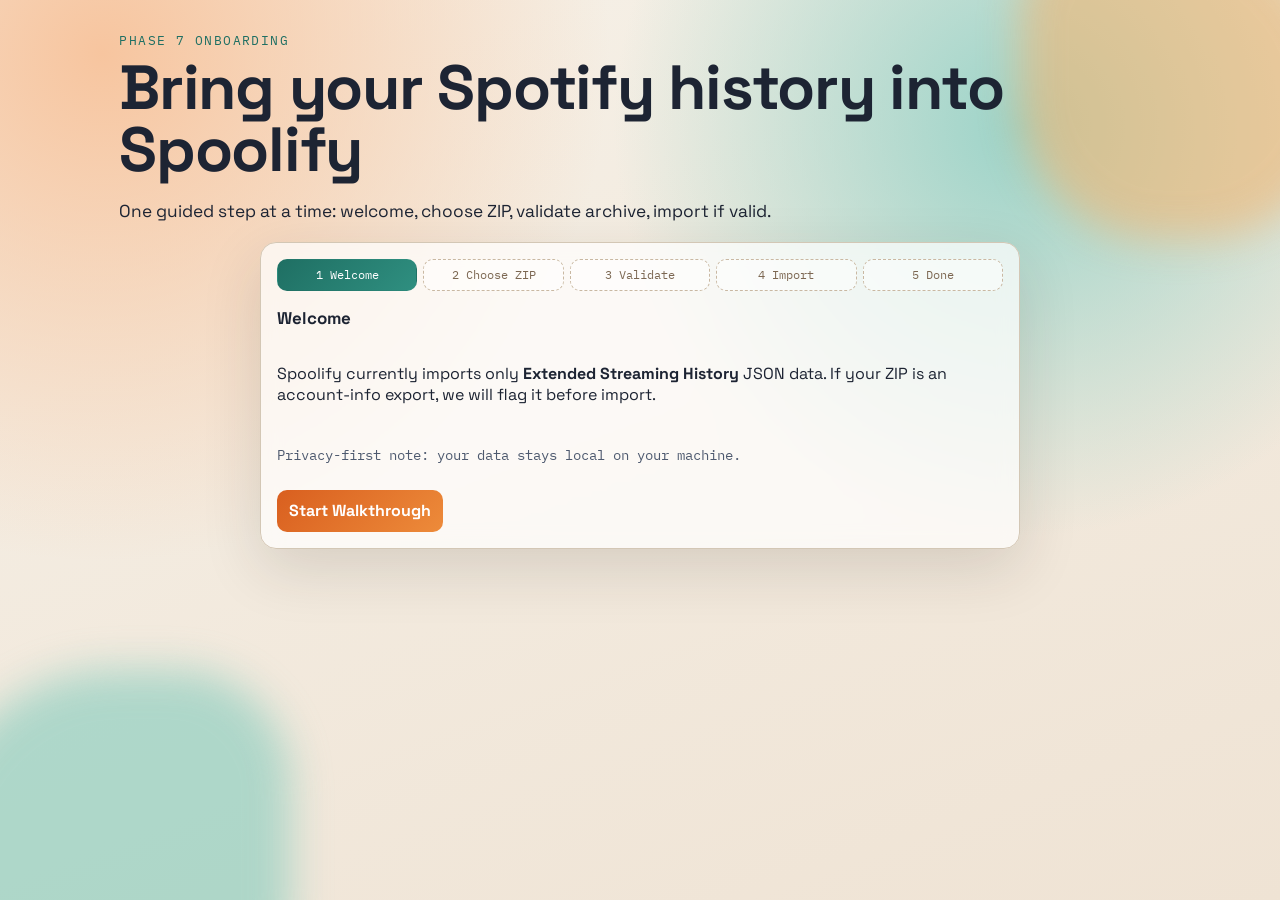
==== frontend/index.html @ c82eb972 "feat: implement multi-step onboarding wizard with ZIP validation and import functionality" ====
<!doctype html>
<html lang="en">
<head>
  <meta charset="utf-8" />
  <meta name="viewport" content="width=device-width, initial-scale=1" />
  <title>Spoolify Onboarding</title>
  <link rel="preconnect" href="https://fonts.googleapis.com" />
  <link rel="preconnect" href="https://fonts.gstatic.com" crossorigin />
  <link href="https://fonts.googleapis.com/css2?family=Space+Grotesk:wght@400;500;700&family=IBM+Plex+Mono:wght@400;500&display=swap" rel="stylesheet" />
  <link rel="stylesheet" href="/frontend/styles.css" />
</head>
<body>
  <div class="bg-shape bg-shape-a" aria-hidden="true"></div>
  <div class="bg-shape bg-shape-b" aria-hidden="true"></div>

  <main class="page">
    <header class="hero reveal">
      <p class="eyebrow">Phase 7 Onboarding</p>
      <h1>Bring your Spotify history into Spoolify</h1>
      <p class="subtitle">One guided step at a time: welcome, choose ZIP, validate archive, import if valid.</p>
    </header>

    <section class="panel wizard reveal">
      <div class="progress" aria-label="Onboarding progress">
        <div class="step-indicator active" data-step-indicator="1">1 Welcome</div>
        <div class="step-indicator" data-step-indicator="2">2 Choose ZIP</div>
        <div class="step-indicator" data-step-indicator="3">3 Validate</div>
        <div class="step-indicator" data-step-indicator="4">4 Import</div>
        <div class="step-indicator" data-step-indicator="5">5 Done</div>
      </div>

      <section class="step" data-step="1">
        <h2>Welcome</h2>
        <p>Spoolify currently imports only <strong>Extended Streaming History</strong> JSON data. If your ZIP is an account-info export, we will flag it before import.</p>
        <p class="meta">Privacy-first note: your data stays local on your machine.</p>
        <button id="start-btn" type="button">Start Walkthrough</button>
      </section>

      <section class="step hidden" data-step="2">
        <h2>Select ZIP</h2>
        <label for="archive-zip">Choose your Spotify export ZIP file</label>
        <input id="archive-zip" name="archive-zip" type="file" accept=".zip,application/zip" />
        <p id="zip-selected" class="meta">No ZIP selected.</p>
        <div class="button-row">
          <button id="to-step-1" type="button" class="ghost">Back</button>
          <button id="to-step-3" type="button" disabled>Continue</button>
        </div>
      </section>

      <section class="step hidden" data-step="3">
        <h2>Validate ZIP</h2>
        <p>We will sample files and check that this is Extended Streaming History.</p>
        <div class="button-row">
          <button id="to-step-2" type="button" class="ghost">Back</button>
          <button id="validate-zip-btn" type="button">Run Validation</button>
        </div>
        <pre id="validate-output" class="output" aria-live="polite">Validation not started.</pre>
        <div class="button-row">
          <button id="to-step-4" type="button" disabled>Continue to Import</button>
        </div>
      </section>

      <section class="step hidden" data-step="4">
        <h2>Import</h2>
        <label for="import-mode">Import mode</label>
        <select id="import-mode" name="import-mode">
          <option value="historical_backfill">Historical backfill (first-time full import)</option>
          <option value="ongoing_sync_prep">Ongoing sync prep (recent top-up)</option>
        </select>
        <div class="button-row">
          <button id="to-step-3b" type="button" class="ghost">Back</button>
          <button id="import-zip-btn" type="button">Start Import</button>
        </div>
        <pre id="import-output" class="output" aria-live="polite">Import not started.</pre>
      </section>

      <section class="step hidden" data-step="5">
        <h2>Done</h2>
        <p>Import completed. You can now use API analytics endpoints and wrapped summaries.</p>
        <pre id="done-output" class="output" aria-live="polite">Awaiting import summary.</pre>
        <button id="restart-btn" type="button">Run Another Import</button>
      </section>
    </section>
  </main>

  <script src="/frontend/app.js"></script>
</body>
</html>
---- frontend/styles.css ----
:root {
  --bg: #f6f1e8;
  --ink: #1d2433;
  --panel: rgba(255, 255, 255, 0.7);
  --line: #d3c7b5;
  --accent: #d95f1f;
  --accent-2: #1f6f63;
  --shadow: 0 20px 60px rgba(42, 34, 26, 0.14);
}

* {
  box-sizing: border-box;
}

body {
  margin: 0;
  font-family: "Space Grotesk", sans-serif;
  color: var(--ink);
  background: radial-gradient(circle at 8% 6%, #f7c59f 0%, transparent 35%),
    radial-gradient(circle at 80% 14%, #9bd3c8 0%, transparent 32%),
    linear-gradient(160deg, #f6f1e8 0%, #efe3d4 100%);
  min-height: 100vh;
  overflow-x: hidden;
}

.bg-shape {
  position: fixed;
  pointer-events: none;
  z-index: 0;
  filter: blur(20px);
  opacity: 0.55;
}

.bg-shape-a {
  width: 320px;
  height: 320px;
  top: -80px;
  right: -60px;
  background: #f8b26a;
  border-radius: 35% 65% 50% 50%;
}

.bg-shape-b {
  width: 360px;
  height: 360px;
  bottom: -130px;
  left: -70px;
  background: #77c8ba;
  border-radius: 62% 38% 41% 59%;
}

.page {
  position: relative;
  z-index: 1;
  max-width: 1080px;
  margin: 0 auto;
  padding: 2rem 1.2rem 3rem;
}

.hero h1 {
  margin: 0;
  font-size: clamp(2rem, 6vw, 3.9rem);
  line-height: 1;
  letter-spacing: -0.02em;
}

.subtitle {
  max-width: 780px;
  font-size: 1.08rem;
  line-height: 1.5;
}

.eyebrow {
  margin: 0 0 0.5rem;
  color: var(--accent-2);
  font-family: "IBM Plex Mono", monospace;
  text-transform: uppercase;
  letter-spacing: 0.11em;
  font-size: 0.82rem;
}

.cards {
  display: grid;
  grid-template-columns: repeat(auto-fit, minmax(220px, 1fr));
  gap: 0.9rem;
  margin-top: 1rem;
}

.wizard {
  max-width: 760px;
  margin-inline: auto;
}

.progress {
  display: grid;
  grid-template-columns: repeat(5, minmax(0, 1fr));
  gap: 0.4rem;
  margin-bottom: 1rem;
}

.step-indicator {
  text-align: center;
  font-family: "IBM Plex Mono", monospace;
  font-size: 0.74rem;
  padding: 0.45rem 0.25rem;
  border: 1px dashed #c9b8a2;
  border-radius: 10px;
  color: #7c6752;
  background: rgba(255, 255, 255, 0.5);
}

.step-indicator.active {
  color: #fff;
  border-color: transparent;
  background: linear-gradient(135deg, var(--accent-2), #2f8f80);
}

.step {
  display: grid;
  gap: 0.7rem;
}

.step.hidden {
  display: none;
}

.card,
.panel {
  background: var(--panel);
  border: 1px solid var(--line);
  backdrop-filter: blur(10px);
  border-radius: 16px;
  box-shadow: var(--shadow);
}

.card {
  padding: 1rem 1.1rem;
}

.card h2,
.panel h2 {
  margin-top: 0;
  margin-bottom: 0.45rem;
  font-size: 1.06rem;
}

.meta {
  color: #4e5a6f;
  font-family: "IBM Plex Mono", monospace;
  font-size: 0.88rem;
}

.panel {
  margin-top: 1rem;
  padding: 1rem;
}

.stack {
  display: grid;
  gap: 0.6rem;
}

.button-row {
  display: flex;
  flex-wrap: wrap;
  gap: 0.5rem;
}

label {
  font-weight: 600;
}

input,
select,
button {
  font: inherit;
  border-radius: 10px;
  border: 1px solid #b9ae9e;
  padding: 0.68rem 0.75rem;
}

button {
  width: fit-content;
  background: linear-gradient(135deg, var(--accent), #ed8b3a);
  color: #fff;
  border: none;
  font-weight: 700;
  cursor: pointer;
  transition: transform 120ms ease, filter 160ms ease;
}

button:hover {
  transform: translateY(-1px);
  filter: brightness(1.03);
}

button:disabled {
  opacity: 0.55;
  cursor: not-allowed;
  transform: none;
}

button.ghost {
  background: #fff;
  color: #72553d;
  border: 1px solid #c5b39d;
}

.output {
  margin-top: 0.9rem;
  padding: 0.95rem;
  background: #f9f7f2;
  border: 1px solid #d9d0c2;
  border-radius: 10px;
  font-family: "IBM Plex Mono", monospace;
  font-size: 0.87rem;
  white-space: pre-wrap;
  word-break: break-word;
  min-height: 92px;
}

.reveal {
  opacity: 0;
  transform: translateY(8px);
  animation: rise 550ms ease forwards;
}

.reveal:nth-child(2) {
  animation-delay: 100ms;
}

.reveal:nth-child(3) {
  animation-delay: 180ms;
}

.reveal:nth-child(4) {
  animation-delay: 260ms;
}

.reveal:nth-child(5) {
  animation-delay: 330ms;
}

@keyframes rise {
  to {
    opacity: 1;
    transform: translateY(0);
  }
}

@media (max-width: 720px) {
  .page {
    padding: 1rem 0.85rem 2.2rem;
  }

  .hero h1 {
    line-height: 1.05;
  }

  .output {
    min-height: 72px;
  }
}
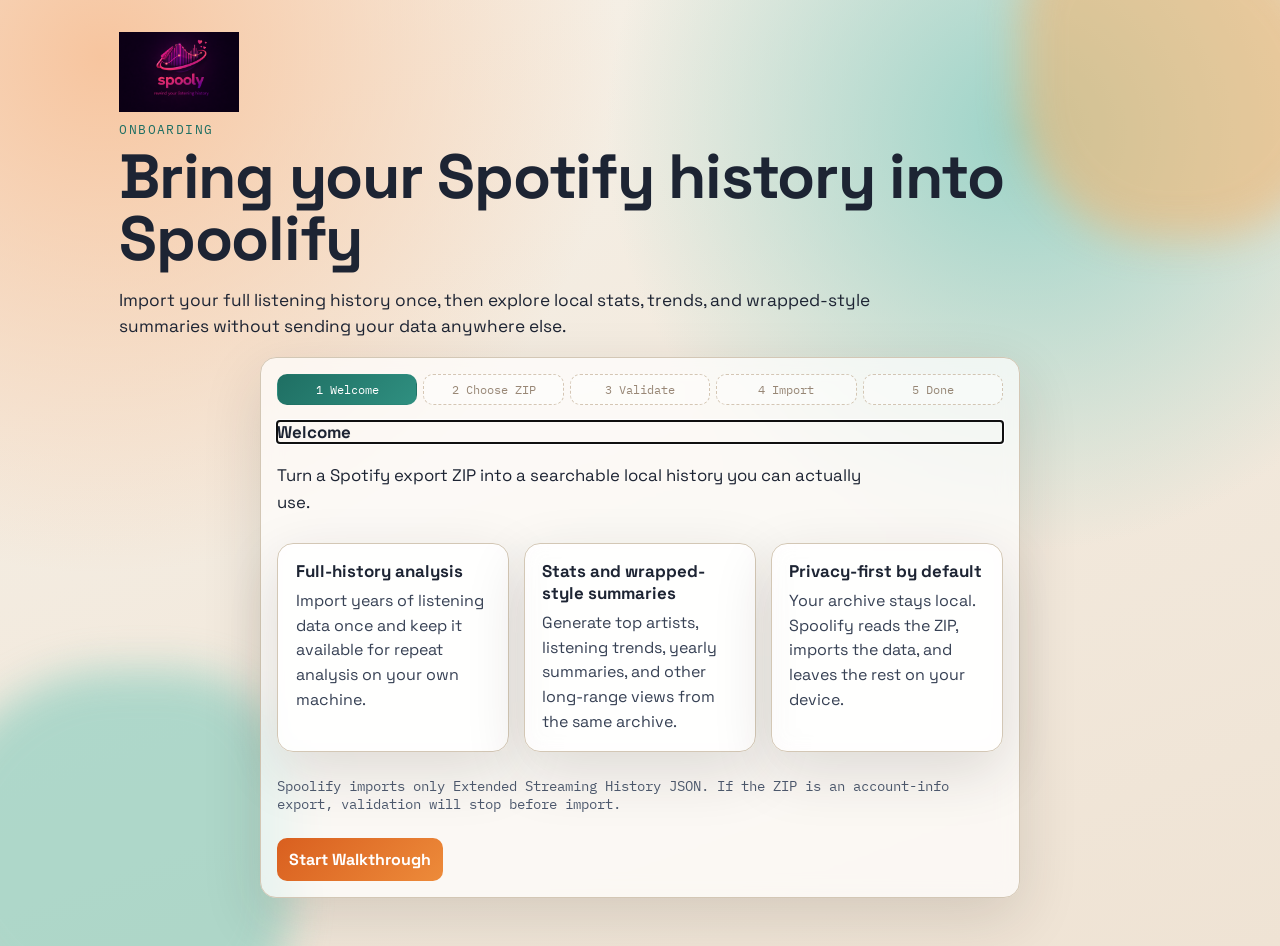
==== commit e0bdc908: "Enhance onboarding experience and validation process - Updated app.js to improve validation results " ====
--- a/frontend/index.html
+++ b/frontend/index.html
@@ -15,69 +15,122 @@
 
   <main class="page">
     <header class="hero reveal">
-      <p class="eyebrow">Phase 7 Onboarding</p>
+      <img class="brand-logo" src="/frontend/logo.png" alt="Spoolify logo" />
+      <p class="eyebrow">Onboarding</p>
       <h1>Bring your Spotify history into Spoolify</h1>
-      <p class="subtitle">One guided step at a time: welcome, choose ZIP, validate archive, import if valid.</p>
+      <p class="subtitle">Import your full listening history once, then explore local stats, trends, and wrapped-style summaries without sending your data anywhere else.</p>
     </header>
 
     <section class="panel wizard reveal">
       <div class="progress" aria-label="Onboarding progress">
-        <div class="step-indicator active" data-step-indicator="1">1 Welcome</div>
-        <div class="step-indicator" data-step-indicator="2">2 Choose ZIP</div>
-        <div class="step-indicator" data-step-indicator="3">3 Validate</div>
-        <div class="step-indicator" data-step-indicator="4">4 Import</div>
-        <div class="step-indicator" data-step-indicator="5">5 Done</div>
+        <div class="step-indicator current" data-step-indicator="1">1 Welcome</div>
+        <div class="step-indicator upcoming" data-step-indicator="2">2 Choose ZIP</div>
+        <div class="step-indicator upcoming" data-step-indicator="3">3 Validate</div>
+        <div class="step-indicator upcoming" data-step-indicator="4">4 Import</div>
+        <div class="step-indicator upcoming" data-step-indicator="5">5 Done</div>
       </div>
 
       <section class="step" data-step="1">
-        <h2>Welcome</h2>
-        <p>Spoolify currently imports only <strong>Extended Streaming History</strong> JSON data. If your ZIP is an account-info export, we will flag it before import.</p>
-        <p class="meta">Privacy-first note: your data stays local on your machine.</p>
+        <h2 tabindex="-1">Welcome</h2>
+        <p class="lede">Turn a Spotify export ZIP into a searchable local history you can actually use.</p>
+        <div class="cards">
+          <article class="card">
+            <h3>Full-history analysis</h3>
+            <p>Import years of listening data once and keep it available for repeat analysis on your own machine.</p>
+          </article>
+          <article class="card">
+            <h3>Stats and wrapped-style summaries</h3>
+            <p>Generate top artists, listening trends, yearly summaries, and other long-range views from the same archive.</p>
+          </article>
+          <article class="card">
+            <h3>Privacy-first by default</h3>
+            <p>Your archive stays local. Spoolify reads the ZIP, imports the data, and leaves the rest on your device.</p>
+          </article>
+        </div>
+        <p class="meta">Spoolify imports only Extended Streaming History JSON. If the ZIP is an account-info export, validation will stop before import.</p>
         <button id="start-btn" type="button">Start Walkthrough</button>
       </section>
 
       <section class="step hidden" data-step="2">
-        <h2>Select ZIP</h2>
+        <h2 tabindex="-1">Select ZIP</h2>
         <label for="archive-zip">Choose your Spotify export ZIP file</label>
+        <p class="helper-copy">Expected file: a Spotify export ZIP that contains <strong>Extended Streaming History</strong> JSON files. Account-info exports are not the right format for import.</p>
         <input id="archive-zip" name="archive-zip" type="file" accept=".zip,application/zip" />
         <p id="zip-selected" class="meta">No ZIP selected.</p>
+        <details class="help-toggle">
+          <summary>How do I get this?</summary>
+          <p>Request your Spotify data export, then choose the delivered ZIP that includes Extended Streaming History JSON files. This can become a dedicated help modal or link later without changing the wizard flow.</p>
+        </details>
         <div class="button-row">
           <button id="to-step-1" type="button" class="ghost">Back</button>
-          <button id="to-step-3" type="button" disabled>Continue</button>
+          <button id="to-step-3" type="button" disabled>Continue to Validation</button>
         </div>
       </section>
 
       <section class="step hidden" data-step="3">
-        <h2>Validate ZIP</h2>
-        <p>We will sample files and check that this is Extended Streaming History.</p>
+        <h2 tabindex="-1">Validate ZIP</h2>
+        <p>Validation starts automatically after ZIP selection. Review the archive summary and import recommendation before continuing.</p>
+        <div id="validation-status" class="status-banner neutral" aria-live="polite">
+          <div id="validation-pill" class="status-pill">Idle</div>
+          <div class="status-copy">
+            <strong id="validation-title">Choose a ZIP to begin validation</strong>
+            <p id="validation-message">Spoolify will inspect the archive structure, timespan, and recommended import mode.</p>
+          </div>
+        </div>
+        <div id="validation-results" class="result-grid" aria-live="polite"></div>
+        <details id="validation-details" class="technical-details hidden">
+          <summary>Technical details</summary>
+          <pre id="validation-technical" class="output"></pre>
+        </details>
         <div class="button-row">
           <button id="to-step-2" type="button" class="ghost">Back</button>
-          <button id="validate-zip-btn" type="button">Run Validation</button>
-        </div>
-        <pre id="validate-output" class="output" aria-live="polite">Validation not started.</pre>
-        <div class="button-row">
-          <button id="to-step-4" type="button" disabled>Continue to Import</button>
+          <button id="validate-zip-btn" type="button" class="ghost">Re-run Validation</button>
+          <button id="to-step-4" type="button" disabled>Review Import Options</button>
         </div>
       </section>
 
       <section class="step hidden" data-step="4">
-        <h2>Import</h2>
+        <h2 tabindex="-1">Import</h2>
+        <p>Confirm the suggested mode, then start the import. Spoolify will keep duplicates out of the database automatically.</p>
         <label for="import-mode">Import mode</label>
         <select id="import-mode" name="import-mode">
           <option value="historical_backfill">Historical backfill (first-time full import)</option>
           <option value="ongoing_sync_prep">Ongoing sync prep (recent top-up)</option>
         </select>
+        <div id="import-status" class="status-banner neutral" aria-live="polite">
+          <div id="import-pill" class="status-pill">Ready</div>
+          <div class="status-copy">
+            <strong id="import-title">Validation complete</strong>
+            <p id="import-message">Choose the recommended mode or adjust it if you know this archive should be imported differently.</p>
+          </div>
+        </div>
+        <div id="import-results" class="result-grid" aria-live="polite"></div>
+        <details id="import-details" class="technical-details hidden">
+          <summary>Technical details</summary>
+          <pre id="import-technical" class="output"></pre>
+        </details>
         <div class="button-row">
           <button id="to-step-3b" type="button" class="ghost">Back</button>
           <button id="import-zip-btn" type="button">Start Import</button>
         </div>
-        <pre id="import-output" class="output" aria-live="polite">Import not started.</pre>
       </section>
 
       <section class="step hidden" data-step="5">
-        <h2>Done</h2>
-        <p>Import completed. You can now use API analytics endpoints and wrapped summaries.</p>
-        <pre id="done-output" class="output" aria-live="polite">Awaiting import summary.</pre>
+        <h2 tabindex="-1">Import Complete</h2>
+        <p id="done-message">Your listening history is ready to explore locally.</p>
+        <div id="done-status" class="status-banner success" aria-live="polite">
+          <div id="done-pill" class="status-pill">Done</div>
+          <div class="status-copy">
+            <strong id="done-title">Import finished</strong>
+            <p id="done-status-message">Spoolify imported the archive and prepared your local analytics data.</p>
+          </div>
+        </div>
+        <div id="done-results" class="result-grid" aria-live="polite"></div>
+        <div class="action-row">
+          <a class="action-link" href="/stats" target="_blank" rel="noreferrer">View Stats</a>
+          <a class="action-link" href="/wrapped" target="_blank" rel="noreferrer">View Wrapped</a>
+          <a class="action-link ghost-link" href="/docs" target="_blank" rel="noreferrer">Open API Docs</a>
+        </div>
         <button id="restart-btn" type="button">Run Another Import</button>
       </section>
     </section>
--- a/frontend/styles.css
+++ b/frontend/styles.css
@@ -64,10 +64,24 @@
   letter-spacing: -0.02em;
 }
 
+.brand-logo {
+  width: clamp(72px, 10vw, 120px);
+  height: auto;
+  display: block;
+  margin-bottom: 0.55rem;
+}
+
 .subtitle {
   max-width: 780px;
   font-size: 1.08rem;
   line-height: 1.5;
+}
+
+.lede {
+  max-width: 56ch;
+  font-size: 1.05rem;
+  line-height: 1.6;
+  margin: 0;
 }
 
 .eyebrow {
@@ -109,10 +123,21 @@
   background: rgba(255, 255, 255, 0.5);
 }
 
-.step-indicator.active {
+.step-indicator.current {
   color: #fff;
   border-color: transparent;
   background: linear-gradient(135deg, var(--accent-2), #2f8f80);
+}
+
+.step-indicator.completed {
+  color: #325e57;
+  border-style: solid;
+  border-color: #87b7ae;
+  background: rgba(155, 211, 200, 0.55);
+}
+
+.step-indicator.upcoming {
+  opacity: 0.78;
 }
 
 .step {
@@ -138,12 +163,19 @@
 }
 
 .card h2,
+.card h3,
 .panel h2 {
   margin-top: 0;
   margin-bottom: 0.45rem;
   font-size: 1.06rem;
 }
 
+.card p {
+  margin: 0;
+  color: #374154;
+  line-height: 1.55;
+}
+
 .meta {
   color: #4e5a6f;
   font-family: "IBM Plex Mono", monospace;
@@ -158,6 +190,30 @@
 .stack {
   display: grid;
   gap: 0.6rem;
+}
+
+.helper-copy {
+  margin: 0;
+  color: #374154;
+  line-height: 1.5;
+}
+
+.help-toggle {
+  border: 1px solid #d6c9b8;
+  border-radius: 12px;
+  background: rgba(255, 255, 255, 0.54);
+  padding: 0.8rem 0.95rem;
+}
+
+.help-toggle summary {
+  cursor: pointer;
+  font-weight: 700;
+}
+
+.help-toggle p {
+  margin: 0.65rem 0 0;
+  line-height: 1.55;
+  color: #374154;
 }
 
 .button-row {
@@ -194,10 +250,21 @@
   filter: brightness(1.03);
 }
 
+button:focus-visible,
+input:focus-visible,
+select:focus-visible,
+.action-link:focus-visible,
+.help-toggle summary:focus-visible {
+  outline: 3px solid rgba(31, 111, 99, 0.28);
+  outline-offset: 2px;
+}
+
 button:disabled {
-  opacity: 0.55;
+  opacity: 0.48;
   cursor: not-allowed;
   transform: none;
+  filter: grayscale(0.1);
+  box-shadow: inset 0 0 0 1px rgba(29, 36, 51, 0.08);
 }
 
 button.ghost {
@@ -219,6 +286,193 @@
   min-height: 92px;
 }
 
+.status-banner {
+  display: grid;
+  grid-template-columns: auto 1fr;
+  gap: 0.85rem;
+  align-items: start;
+  border-radius: 14px;
+  border: 1px solid #d5c8b7;
+  padding: 0.9rem 1rem;
+  background: rgba(255, 255, 255, 0.68);
+}
+
+.status-banner.success {
+  border-color: #8abfb4;
+  background: rgba(230, 247, 242, 0.82);
+}
+
+.status-banner.warning {
+  border-color: #e2b57d;
+  background: rgba(255, 246, 233, 0.9);
+}
+
+.status-banner.error {
+  border-color: #d28d79;
+  background: rgba(255, 239, 235, 0.92);
+}
+
+.status-banner.loading {
+  border-color: #9bbeb8;
+  background: rgba(239, 247, 245, 0.9);
+}
+
+.status-copy {
+  display: grid;
+  gap: 0.25rem;
+}
+
+.status-copy p {
+  margin: 0;
+  color: #455166;
+  line-height: 1.5;
+}
+
+.status-pill {
+  min-width: 86px;
+  padding: 0.4rem 0.7rem;
+  border-radius: 999px;
+  font-family: "IBM Plex Mono", monospace;
+  font-size: 0.79rem;
+  text-align: center;
+  color: #27443f;
+  background: rgba(155, 211, 200, 0.6);
+}
+
+.status-banner.warning .status-pill {
+  color: #7c4f14;
+  background: rgba(244, 198, 134, 0.52);
+}
+
+.status-banner.error .status-pill {
+  color: #7b3a2d;
+  background: rgba(232, 165, 145, 0.42);
+}
+
+.status-banner.loading .status-pill {
+  color: #24524a;
+}
+
+.status-pill.is-loading::after {
+  content: "";
+  display: inline-block;
+  width: 0.7rem;
+  height: 0.7rem;
+  margin-left: 0.45rem;
+  border-radius: 999px;
+  border: 2px solid rgba(36, 82, 74, 0.2);
+  border-top-color: currentColor;
+  vertical-align: -0.12rem;
+  animation: spin 0.8s linear infinite;
+}
+
+.result-grid {
+  display: grid;
+  grid-template-columns: repeat(auto-fit, minmax(210px, 1fr));
+  gap: 0.85rem;
+}
+
+.result-section {
+  padding: 0.95rem 1rem;
+  border-radius: 14px;
+  border: 1px solid #dccfbe;
+  background: rgba(255, 255, 255, 0.62);
+}
+
+.result-section h3 {
+  margin: 0 0 0.7rem;
+  font-size: 0.98rem;
+}
+
+.result-empty {
+  grid-column: 1 / -1;
+  color: #516076;
+}
+
+.result-empty p {
+  margin: 0;
+  line-height: 1.5;
+}
+
+.result-list {
+  margin: 0;
+  display: grid;
+  gap: 0.7rem;
+}
+
+.result-row {
+  display: grid;
+  gap: 0.15rem;
+}
+
+.result-row dt {
+  color: #617086;
+  font-size: 0.86rem;
+}
+
+.result-row dd {
+  margin: 0;
+  font-weight: 700;
+  line-height: 1.45;
+}
+
+.result-bullets {
+  margin: 0;
+  padding-left: 1.1rem;
+  color: #374154;
+  line-height: 1.55;
+}
+
+.technical-details {
+  border: 1px solid #d8cbbb;
+  border-radius: 12px;
+  padding: 0.25rem 0.8rem 0.8rem;
+  background: rgba(255, 255, 255, 0.48);
+}
+
+.technical-details summary {
+  cursor: pointer;
+  font-weight: 700;
+  padding: 0.6rem 0 0.2rem;
+}
+
+.technical-details .output {
+  margin-top: 0.45rem;
+}
+
+.action-row {
+  display: flex;
+  flex-wrap: wrap;
+  gap: 0.6rem;
+}
+
+.action-link {
+  display: inline-flex;
+  align-items: center;
+  justify-content: center;
+  min-height: 44px;
+  padding: 0.72rem 0.95rem;
+  border-radius: 10px;
+  background: linear-gradient(135deg, var(--accent), #ed8b3a);
+  color: #fff;
+  text-decoration: none;
+  font-weight: 700;
+}
+
+.action-link:hover {
+  filter: brightness(1.03);
+}
+
+.ghost-link {
+  background: #fff;
+  color: #72553d;
+  border: 1px solid #c5b39d;
+}
+
+.hidden {
+  display: none !important;
+}
+
 .reveal {
   opacity: 0;
   transform: translateY(8px);
@@ -248,15 +502,33 @@
   }
 }
 
+@keyframes spin {
+  to {
+    transform: rotate(360deg);
+  }
+}
+
 @media (max-width: 720px) {
   .page {
     padding: 1rem 0.85rem 2.2rem;
   }
 
+  .brand-logo {
+    margin-bottom: 0.6rem;
+  }
+
   .hero h1 {
     line-height: 1.05;
   }
 
+  .status-banner {
+    grid-template-columns: 1fr;
+  }
+
+  .status-pill {
+    width: fit-content;
+  }
+
   .output {
     min-height: 72px;
   }
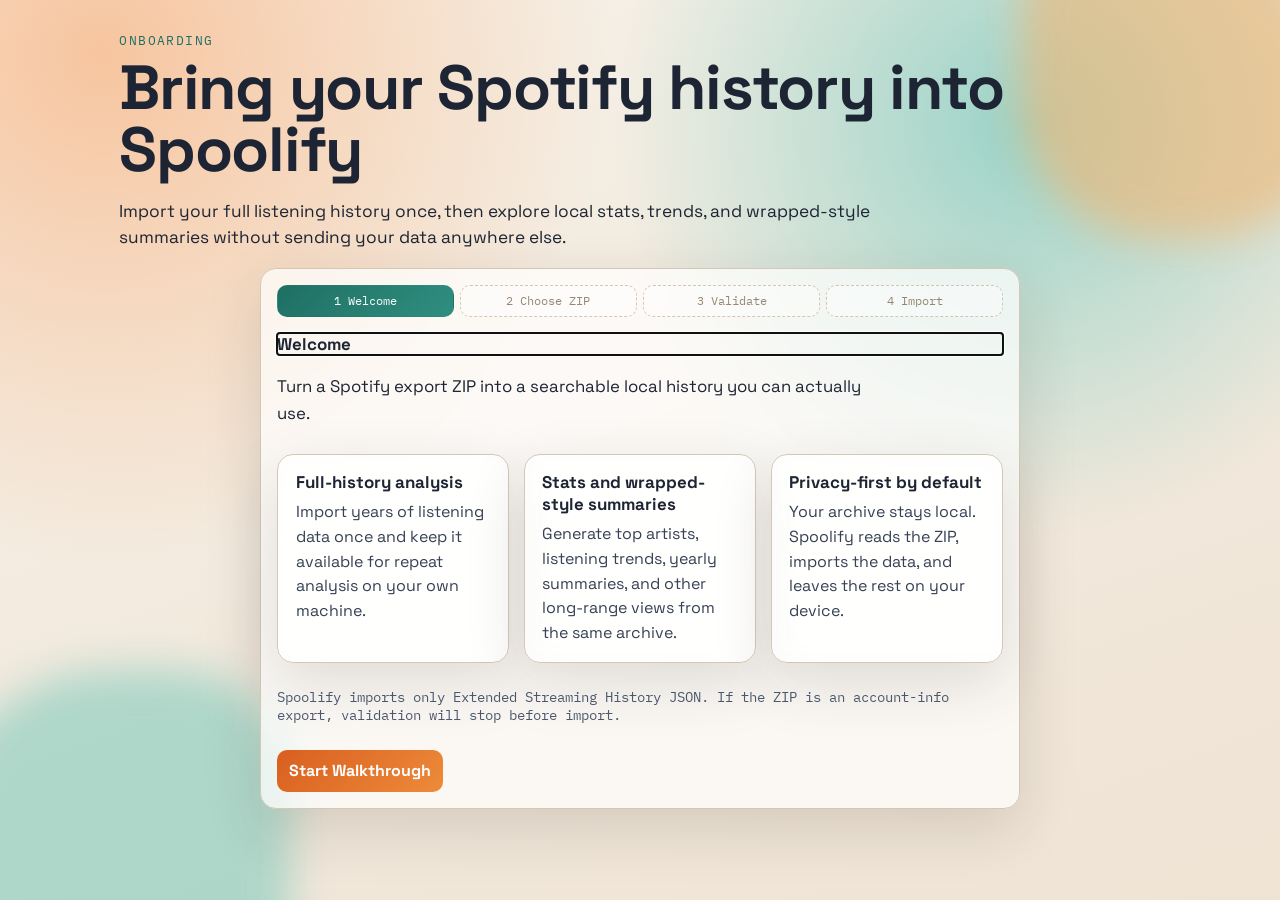
==== commit cd538049: "feat: add dashboard page with overview, trends, artists, and tracks tabs - Implemented dashboard lay" ====
--- a/frontend/index.html
+++ b/frontend/index.html
@@ -15,7 +15,6 @@
 
   <main class="page">
     <header class="hero reveal">
-      <img class="brand-logo" src="/frontend/logo.png" alt="Spoolify logo" />
       <p class="eyebrow">Onboarding</p>
       <h1>Bring your Spotify history into Spoolify</h1>
       <p class="subtitle">Import your full listening history once, then explore local stats, trends, and wrapped-style summaries without sending your data anywhere else.</p>
@@ -27,7 +26,6 @@
         <div class="step-indicator upcoming" data-step-indicator="2">2 Choose ZIP</div>
         <div class="step-indicator upcoming" data-step-indicator="3">3 Validate</div>
         <div class="step-indicator upcoming" data-step-indicator="4">4 Import</div>
-        <div class="step-indicator upcoming" data-step-indicator="5">5 Done</div>
       </div>
 
       <section class="step" data-step="1">
@@ -74,7 +72,7 @@
           <div id="validation-pill" class="status-pill">Idle</div>
           <div class="status-copy">
             <strong id="validation-title">Choose a ZIP to begin validation</strong>
-            <p id="validation-message">Spoolify will inspect the archive structure, timespan, and recommended import mode.</p>
+            <div id="validation-message" class="status-message"></div>
           </div>
         </div>
         <div id="validation-results" class="result-grid" aria-live="polite"></div>
@@ -87,21 +85,17 @@
           <button id="validate-zip-btn" type="button" class="ghost">Re-run Validation</button>
           <button id="to-step-4" type="button" disabled>Review Import Options</button>
         </div>
+        <p id="continue-hint" class="button-hint hidden"></p>
       </section>
 
       <section class="step hidden" data-step="4">
         <h2 tabindex="-1">Import</h2>
-        <p>Confirm the suggested mode, then start the import. Spoolify will keep duplicates out of the database automatically.</p>
-        <label for="import-mode">Import mode</label>
-        <select id="import-mode" name="import-mode">
-          <option value="historical_backfill">Historical backfill (first-time full import)</option>
-          <option value="ongoing_sync_prep">Ongoing sync prep (recent top-up)</option>
-        </select>
+        <p>Start import to process this ZIP. Spoolify applies the recommended approach automatically and keeps duplicates out of the database.</p>
         <div id="import-status" class="status-banner neutral" aria-live="polite">
           <div id="import-pill" class="status-pill">Ready</div>
           <div class="status-copy">
             <strong id="import-title">Validation complete</strong>
-            <p id="import-message">Choose the recommended mode or adjust it if you know this archive should be imported differently.</p>
+            <div id="import-message" class="status-message"></div>
           </div>
         </div>
         <div id="import-results" class="result-grid" aria-live="polite"></div>
@@ -113,25 +107,24 @@
           <button id="to-step-3b" type="button" class="ghost">Back</button>
           <button id="import-zip-btn" type="button">Start Import</button>
         </div>
-      </section>
-
-      <section class="step hidden" data-step="5">
-        <h2 tabindex="-1">Import Complete</h2>
-        <p id="done-message">Your listening history is ready to explore locally.</p>
-        <div id="done-status" class="status-banner success" aria-live="polite">
-          <div id="done-pill" class="status-pill">Done</div>
-          <div class="status-copy">
-            <strong id="done-title">Import finished</strong>
-            <p id="done-status-message">Spoolify imported the archive and prepared your local analytics data.</p>
+        <div id="done-panel" class="done-panel hidden">
+          <h2 tabindex="-1">Import Complete</h2>
+          <p id="done-message">Your listening history is ready to explore locally.</p>
+          <div id="done-status" class="status-banner success" aria-live="polite">
+            <div id="done-pill" class="status-pill">Done</div>
+            <div class="status-copy">
+              <strong id="done-title">Import finished</strong>
+              <div id="done-status-message" class="status-message"></div>
+            </div>
           </div>
+          <div id="done-results" class="result-grid" aria-live="polite"></div>
+          <div class="action-row">
+            <a class="action-link" href="/stats">View Stats</a>
+            <a class="action-link" href="/wrapped" target="_blank" rel="noreferrer">View Wrapped</a>
+            <a class="action-link ghost-link" href="/docs" target="_blank" rel="noreferrer">Open API Docs</a>
+          </div>
+          <button id="restart-btn" type="button">Run Another Import</button>
         </div>
-        <div id="done-results" class="result-grid" aria-live="polite"></div>
-        <div class="action-row">
-          <a class="action-link" href="/stats" target="_blank" rel="noreferrer">View Stats</a>
-          <a class="action-link" href="/wrapped" target="_blank" rel="noreferrer">View Wrapped</a>
-          <a class="action-link ghost-link" href="/docs" target="_blank" rel="noreferrer">Open API Docs</a>
-        </div>
-        <button id="restart-btn" type="button">Run Another Import</button>
       </section>
     </section>
   </main>
--- a/frontend/styles.css
+++ b/frontend/styles.css
@@ -64,13 +64,6 @@
   letter-spacing: -0.02em;
 }
 
-.brand-logo {
-  width: clamp(72px, 10vw, 120px);
-  height: auto;
-  display: block;
-  margin-bottom: 0.55rem;
-}
-
 .subtitle {
   max-width: 780px;
   font-size: 1.08rem;
@@ -107,7 +100,7 @@
 
 .progress {
   display: grid;
-  grid-template-columns: repeat(5, minmax(0, 1fr));
+  grid-template-columns: repeat(4, minmax(0, 1fr));
   gap: 0.4rem;
   margin-bottom: 1rem;
 }
@@ -328,6 +321,27 @@
   line-height: 1.5;
 }
 
+.status-message {
+  display: grid;
+  gap: 0.3rem;
+}
+
+.status-steps {
+  margin: 0;
+  padding-left: 1.1rem;
+  color: #455166;
+  font-size: 0.9rem;
+  line-height: 1.6;
+}
+
+.button-hint {
+  margin: 0.25rem 0 0;
+  color: #617086;
+  font-size: 0.86rem;
+  font-family: "IBM Plex Mono", monospace;
+  line-height: 1.4;
+}
+
 .status-pill {
   min-width: 86px;
   padding: 0.4rem 0.7rem;
@@ -379,6 +393,10 @@
   background: rgba(255, 255, 255, 0.62);
 }
 
+.result-section-full-width {
+  grid-column: 1 / -1;
+}
+
 .result-section h3 {
   margin: 0 0 0.7rem;
   font-size: 0.98rem;
@@ -444,6 +462,12 @@
   display: flex;
   flex-wrap: wrap;
   gap: 0.6rem;
+}
+
+.done-panel {
+  display: grid;
+  gap: 0.8rem;
+  margin-top: 0.55rem;
 }
 
 .action-link {
@@ -513,10 +537,6 @@
     padding: 1rem 0.85rem 2.2rem;
   }
 
-  .brand-logo {
-    margin-bottom: 0.6rem;
-  }
-
   .hero h1 {
     line-height: 1.05;
   }
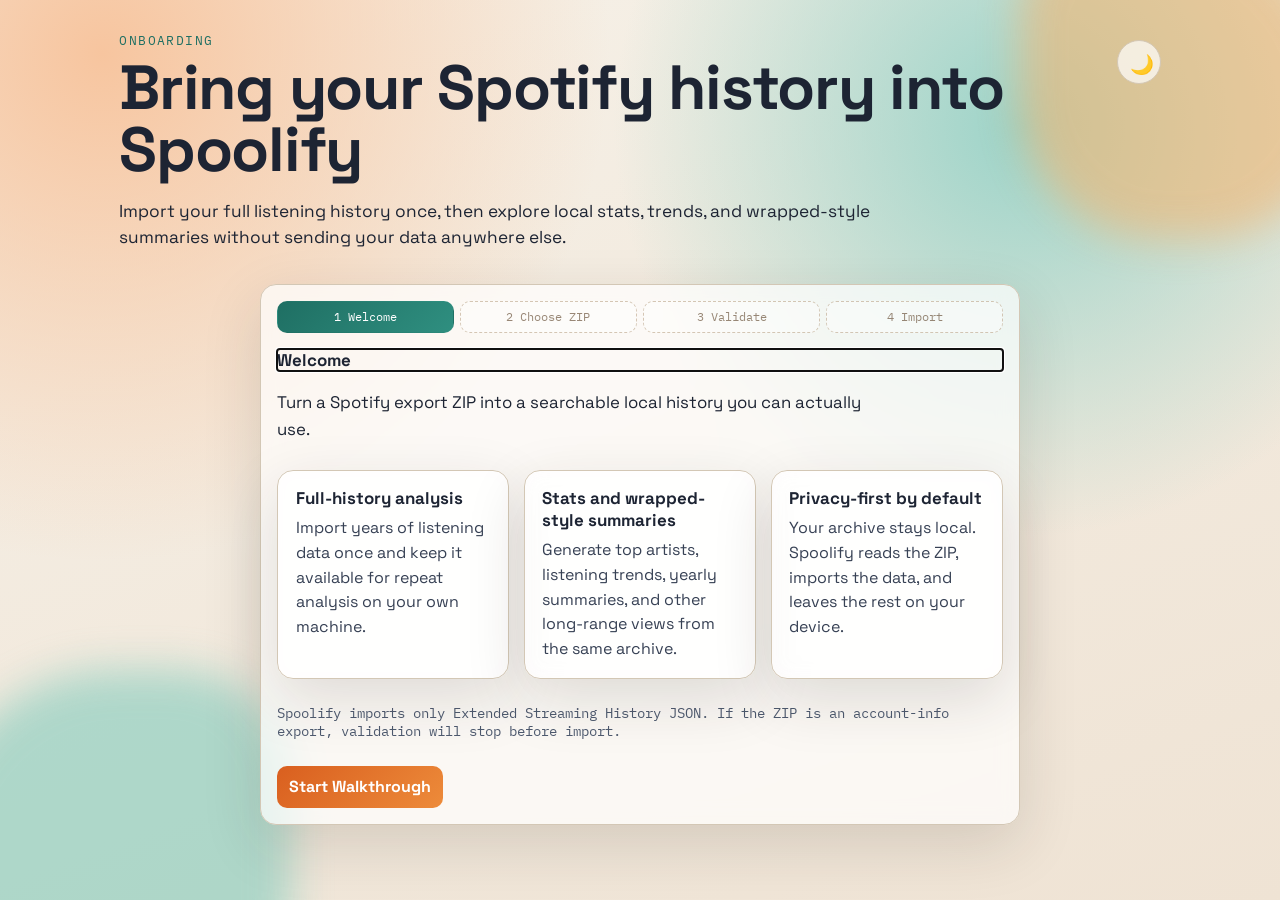
==== commit 6eb1c4d5: "feat: implement dark mode toggle functionality and styles across the application" ====
--- a/frontend/index.html
+++ b/frontend/index.html
@@ -14,10 +14,13 @@
   <div class="bg-shape bg-shape-b" aria-hidden="true"></div>
 
   <main class="page">
-    <header class="hero reveal">
-      <p class="eyebrow">Onboarding</p>
-      <h1>Bring your Spotify history into Spoolify</h1>
-      <p class="subtitle">Import your full listening history once, then explore local stats, trends, and wrapped-style summaries without sending your data anywhere else.</p>
+    <header class="hero reveal" style="display: flex; justify-content: space-between; align-items: flex-start;">
+      <div style="flex: 1;">
+        <p class="eyebrow">Onboarding</p>
+        <h1>Bring your Spotify history into Spoolify</h1>
+        <p class="subtitle">Import your full listening history once, then explore local stats, trends, and wrapped-style summaries without sending your data anywhere else.</p>
+      </div>
+      <button id="theme-toggle" style="width: 44px; height: 44px; border-radius: 50%; border: 1px solid var(--line); background: var(--panel); color: var(--accent-2); cursor: pointer; font-size: 1.2rem; margin-top: 0.5rem; flex-shrink: 0;" title="Toggle Dark Mode" aria-label="Toggle dark mode">🌙</button>
     </header>
 
     <section class="panel wizard reveal">
--- a/frontend/styles.css
+++ b/frontend/styles.css
@@ -8,6 +8,16 @@
   --shadow: 0 20px 60px rgba(42, 34, 26, 0.14);
 }
 
+body.dark-mode {
+  --bg: #1a1a2e;
+  --ink: #f9fafb;
+  --panel: rgba(26, 26, 46, 0.8);
+  --line: #374151;
+  --accent: #ff9856;
+  --accent-2: #4db8a8;
+  --shadow: 0 20px 60px rgba(0, 0, 0, 0.5);
+}
+
 * {
   box-sizing: border-box;
 }
@@ -21,6 +31,13 @@
     linear-gradient(160deg, #f6f1e8 0%, #efe3d4 100%);
   min-height: 100vh;
   overflow-x: hidden;
+  transition: background-color 0.3s ease, color 0.3s ease;
+}
+
+body.dark-mode {
+  background: radial-gradient(circle at 8% 6%, #3d2817 0%, transparent 35%),
+    radial-gradient(circle at 80% 14%, #1a3d38 0%, transparent 32%),
+    linear-gradient(160deg, #1a1a2e 0%, #16213e 100%);
 }
 
 .bg-shape {
@@ -38,6 +55,11 @@
   right: -60px;
   background: #f8b26a;
   border-radius: 35% 65% 50% 50%;
+  transition: background-color 0.3s ease;
+}
+
+body.dark-mode .bg-shape-a {
+  background: #3d2817;
 }
 
 .bg-shape-b {
@@ -47,6 +69,11 @@
   left: -70px;
   background: #77c8ba;
   border-radius: 62% 38% 41% 59%;
+  transition: background-color 0.3s ease;
+}
+
+body.dark-mode .bg-shape-b {
+  background: #1a3d38;
 }
 
 .page {
@@ -149,6 +176,7 @@
   backdrop-filter: blur(10px);
   border-radius: 16px;
   box-shadow: var(--shadow);
+  transition: all 0.3s ease;
 }
 
 .card {
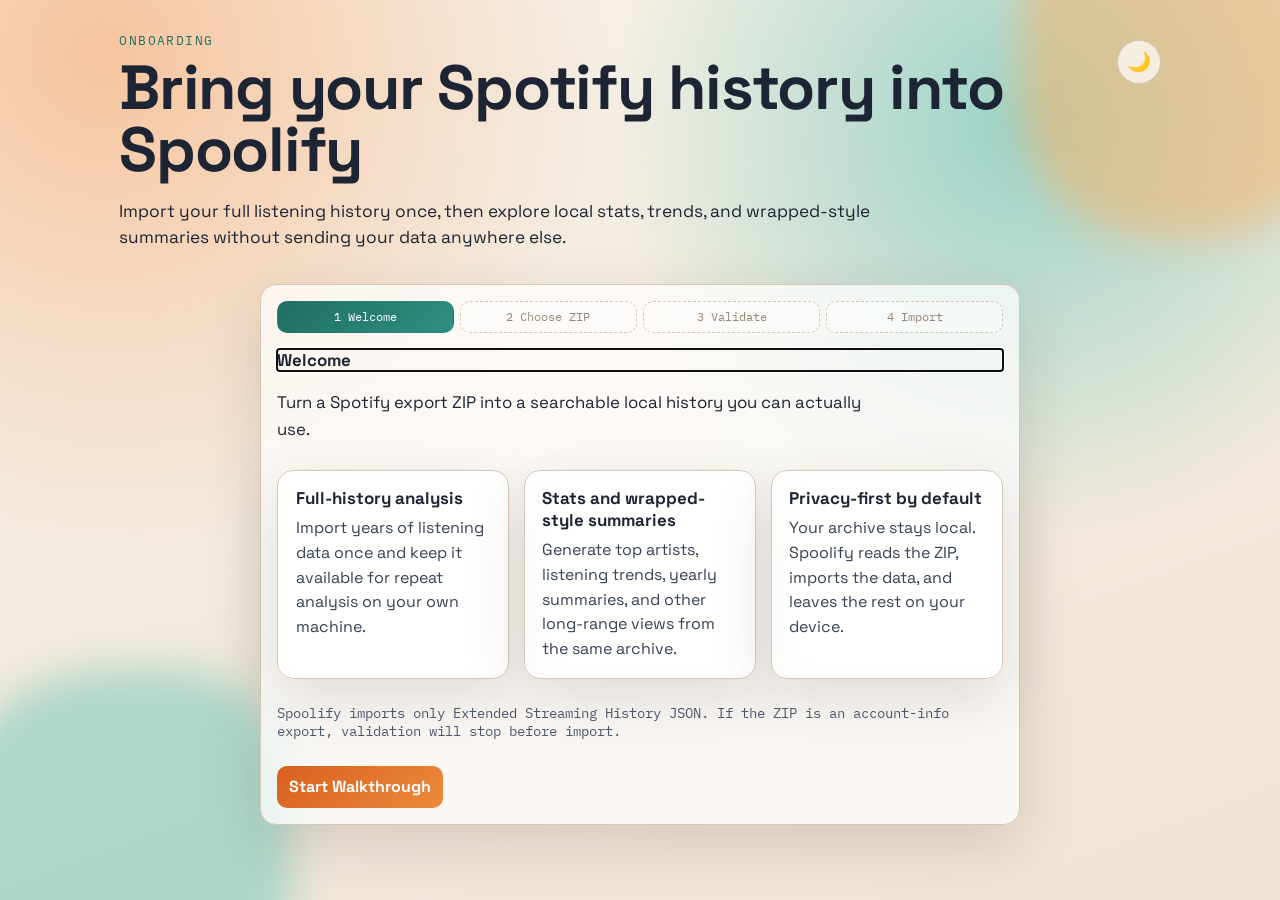
==== commit 4c81bd56: "feat: complete phase 7 onboarding with export guide and developer app setup" ====
--- a/frontend/index.html
+++ b/frontend/index.html
@@ -20,7 +20,7 @@
         <h1>Bring your Spotify history into Spoolify</h1>
         <p class="subtitle">Import your full listening history once, then explore local stats, trends, and wrapped-style summaries without sending your data anywhere else.</p>
       </div>
-      <button id="theme-toggle" style="width: 44px; height: 44px; border-radius: 50%; border: 1px solid var(--line); background: var(--panel); color: var(--accent-2); cursor: pointer; font-size: 1.2rem; margin-top: 0.5rem; flex-shrink: 0;" title="Toggle Dark Mode" aria-label="Toggle dark mode">🌙</button>
+      <button id="theme-toggle" style="width: 44px; height: 44px; border-radius: 50%; border: 1px solid var(--line); background: var(--panel); color: var(--accent-2); cursor: pointer; font-size: 1.2rem; margin-top: 0.5rem; flex-shrink: 0; display: flex; align-items: center; justify-content: center; padding: 0; line-height: 1;" title="Toggle Dark Mode" aria-label="Toggle dark mode">🌙</button>
     </header>
 
     <section class="panel wizard reveal">
@@ -60,7 +60,15 @@
         <p id="zip-selected" class="meta">No ZIP selected.</p>
         <details class="help-toggle">
           <summary>How do I get this?</summary>
-          <p>Request your Spotify data export, then choose the delivered ZIP that includes Extended Streaming History JSON files. This can become a dedicated help modal or link later without changing the wizard flow.</p>
+          <ol style="margin: 0.65rem 0 0; padding-left: 1.3rem; line-height: 1.7; color: #374154;">
+            <li>Sign in at <strong>spotify.com</strong> and go to <strong>Account → Privacy settings</strong>.</li>
+            <li>Scroll to <strong>Download your data</strong>.</li>
+            <li>Choose <strong>Extended streaming history</strong> — not "Account data". The extended history contains your full play-by-play timeline across all years.</li>
+            <li>Click <strong>Request data</strong>. Spotify will send you an email when the archive is ready.</li>
+            <li><strong>This can take up to 30 days.</strong> Spotify prepares the full history archive in batches — you will not get a download right away.</li>
+            <li>When the email arrives, download the ZIP and save it to your device.</li>
+          </ol>
+          <p style="margin: 0.65rem 0 0; color: #374154; line-height: 1.55;">The ZIP contains JSON files named like <code style="font-family: 'IBM Plex Mono', monospace; font-size: 0.88em; background: rgba(0,0,0,0.06); padding: 0.1em 0.35em; border-radius: 4px;">Streaming_History_Audio_YYYY_N.json</code>. These are the only files Spoolify imports — all other archive contents are ignored.</p>
         </details>
         <div class="button-row">
           <button id="to-step-1" type="button" class="ghost">Back</button>
@@ -127,6 +135,26 @@
             <a class="action-link ghost-link" href="/docs" target="_blank" rel="noreferrer">Open API Docs</a>
           </div>
           <button id="restart-btn" type="button">Run Another Import</button>
+          <details class="help-toggle" style="margin-top: 0.4rem;">
+            <summary>Optional: Set up Spotify sync (for near-real-time updates)</summary>
+            <p style="margin: 0.65rem 0 0.5rem; color: #374154; line-height: 1.55;">Your imported archive is your historical foundation. If you want Spoolify to stay fresh by pulling recent plays from Spotify automatically, you will need a free Spotify Developer app. This is optional — archive import works fully without it.</p>
+            <p style="margin: 0 0 0.5rem; color: #374154; font-weight: 600;">Step 1 — Create a Spotify Developer app</p>
+            <ol style="margin: 0 0 0.8rem; padding-left: 1.3rem; line-height: 1.7; color: #374154;">
+              <li>Go to <strong>developer.spotify.com</strong> and sign in with your Spotify account.</li>
+              <li>Click <strong>Create app</strong>. Give it any name (e.g. "Spoolify Local") and a brief description.</li>
+              <li>Under <strong>Redirect URIs</strong>, add exactly: <code style="font-family: 'IBM Plex Mono', monospace; font-size: 0.88em; background: rgba(0,0,0,0.06); padding: 0.1em 0.35em; border-radius: 4px;">http://localhost:8888/callback</code></li>
+              <li>Set the app type to <strong>Web API</strong>. Save the app.</li>
+              <li>Open the app settings and note your <strong>Client ID</strong> and <strong>Client Secret</strong>.</li>
+            </ol>
+            <p style="margin: 0 0 0.5rem; color: #374154; font-weight: 600;">Step 2 — Add credentials to your local config</p>
+            <p style="margin: 0 0 0.4rem; color: #374154; line-height: 1.55;">Copy <code style="font-family: 'IBM Plex Mono', monospace; font-size: 0.88em; background: rgba(0,0,0,0.06); padding: 0.1em 0.35em; border-radius: 4px;">.env_example</code> to <code style="font-family: 'IBM Plex Mono', monospace; font-size: 0.88em; background: rgba(0,0,0,0.06); padding: 0.1em 0.35em; border-radius: 4px;">.env</code> and fill in the following keys:</p>
+            <pre style="margin: 0 0 0.8rem; padding: 0.75rem 0.9rem; background: #f9f7f2; border: 1px solid #d9d0c2; border-radius: 10px; font-family: 'IBM Plex Mono', monospace; font-size: 0.86rem; white-space: pre-wrap; line-height: 1.6;">SPOTIFY_CLIENT_ID=your_client_id_here
+SPOTIFY_CLIENT_SECRET=your_client_secret_here
+SPOTIFY_REDIRECT_URI=http://localhost:8888/callback</pre>
+            <p style="margin: 0 0 0.4rem; color: #374154; font-weight: 600;">Required scopes</p>
+            <p style="margin: 0 0 0.65rem; color: #374154; line-height: 1.55;">When sync is set up, Spoolify will request these Spotify permissions: <code style="font-family: 'IBM Plex Mono', monospace; font-size: 0.88em; background: rgba(0,0,0,0.06); padding: 0.1em 0.35em; border-radius: 4px;">user-read-recently-played</code> and <code style="font-family: 'IBM Plex Mono', monospace; font-size: 0.88em; background: rgba(0,0,0,0.06); padding: 0.1em 0.35em; border-radius: 4px;">user-read-currently-playing</code>. No other scopes are required.</p>
+            <p style="margin: 0; color: #617086; font-size: 0.9rem; line-height: 1.5;">Your credentials stay in your local <code style="font-family: 'IBM Plex Mono', monospace; font-size: 0.88em;">.env</code> file and are never sent anywhere by Spoolify. Sync is a future capability — configuring this now just means you will be ready when it is available.</p>
+          </details>
         </div>
       </section>
     </section>
